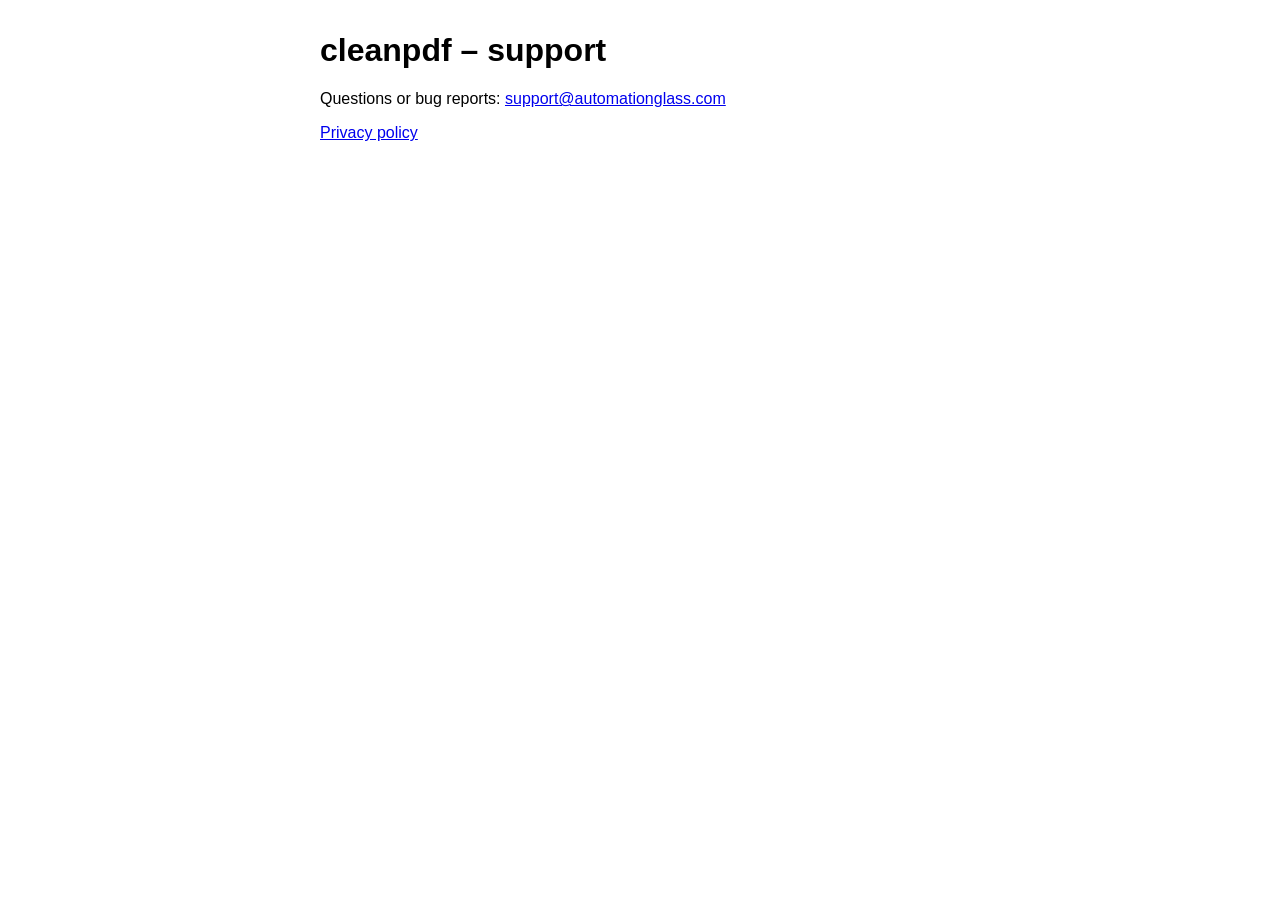
==== cleanpdf/index.html @ ad3c039f "Static pages" ====
<!doctype html><meta charset=utf-8><title>cleanpdf support</title><body style="font-family:sans-serif;max-width:640px;margin:2em auto"><h1>cleanpdf – support</h1><p>Questions or bug reports: <a href="mailto:support@automationglass.com">support@automationglass.com</a></p><p><a href="privacy.html">Privacy policy</a></p>
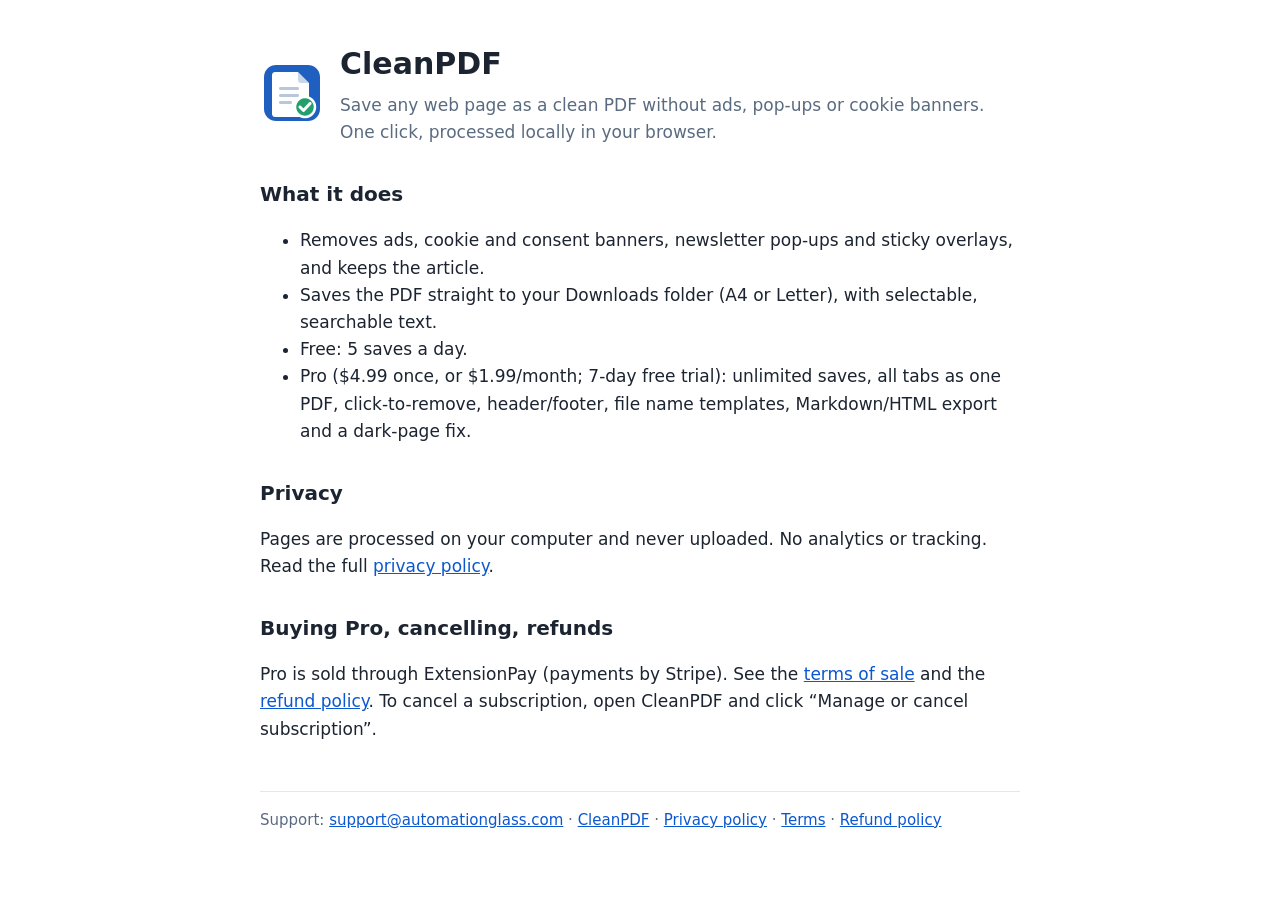
==== commit 4a90019e: "CleanPDF pages: privacy update, terms, refund (draft), uninstalled, new host URLs Co-Authored-By: Cl" ====
--- a/cleanpdf/index.html
+++ b/cleanpdf/index.html
@@ -1 +1,52 @@
-<!doctype html><meta charset=utf-8><title>cleanpdf support</title><body style="font-family:sans-serif;max-width:640px;margin:2em auto"><h1>cleanpdf – support</h1><p>Questions or bug reports: <a href="mailto:support@automationglass.com">support@automationglass.com</a></p><p><a href="privacy.html">Privacy policy</a></p>
+<!doctype html>
+<html lang="en">
+<head>
+<meta charset="utf-8">
+<meta name="viewport" content="width=device-width, initial-scale=1">
+<meta name="color-scheme" content="light dark">
+<title>CleanPDF – Save Web Page as PDF</title>
+<meta name="description" content="Save any web page as a clean PDF without ads, pop-ups or cookie banners. One click, processed locally in your browser.">
+<link rel="canonical" href="https://pages.automationglass.com/cleanpdf/index.html">
+<link rel="icon" href="icon128.png">
+<style>
+:root{color-scheme:light dark;--fg:#1b2430;--muted:#5a6b80;--line:#e3e8ef;--link:#0b57d0;--draft:#fff4d6;--draftfg:#6b4e00}
+@media (prefers-color-scheme:dark){:root{--fg:#e6e9ee;--muted:#a8b3c2;--line:#3a414c;--link:#8ab4f8;--draft:#3b3220;--draftfg:#f3d58a}}
+body{font:17px/1.6 system-ui,'Segoe UI',Roboto,sans-serif;max-width:760px;margin:40px auto;padding:0 20px;color:var(--fg)}
+header{display:flex;align-items:center;gap:16px}header img{width:64px;height:64px}h1{font-size:30px;margin:0}
+.tag,.meta{color:var(--muted);margin:4px 0 0}h2{font-size:20px;margin-top:32px}a{color:var(--link)}
+.draft{background:var(--draft);color:var(--draftfg);padding:10px 14px;border-radius:6px;font-size:15px}
+footer{margin-top:48px;padding-top:16px;border-top:1px solid var(--line);color:var(--muted);font-size:15px}
+</style>
+</head>
+<body>
+<header>
+  <img src="icon128.png" alt="">
+  <div>
+    <h1>CleanPDF</h1>
+    <p class="tag">Save any web page as a clean PDF without ads, pop-ups or cookie banners. One click, processed locally in your browser.</p>
+  </div>
+</header>
+
+<h2>What it does</h2>
+<ul>
+<li>Removes ads, cookie and consent banners, newsletter pop-ups and sticky overlays, and keeps the article.</li>
+<li>Saves the PDF straight to your Downloads folder (A4 or Letter), with selectable, searchable text.</li>
+<li>Free: 5 saves a day.</li>
+<li>Pro ($4.99 once, or $1.99/month; 7-day free trial): unlimited saves, all tabs as one PDF, click-to-remove,
+header/footer, file name templates, Markdown/HTML export and a dark-page fix.</li>
+</ul>
+
+<h2>Privacy</h2>
+<p>Pages are processed on your computer and never uploaded. No analytics or tracking.
+Read the full <a href="privacy.html">privacy policy</a>.</p>
+
+<h2>Buying Pro, cancelling, refunds</h2>
+<p>Pro is sold through ExtensionPay (payments by Stripe). See the <a href="terms.html">terms of sale</a> and the
+<a href="refund.html">refund policy</a>. To cancel a subscription, open CleanPDF and click
+“Manage or cancel subscription”.</p>
+<footer>
+  Support: <a href="mailto:support@automationglass.com">support@automationglass.com</a> ·
+  <a href="index.html">CleanPDF</a> · <a href="privacy.html">Privacy policy</a> · <a href="terms.html">Terms</a> · <a href="refund.html">Refund policy</a>
+</footer>
+</body>
+</html>
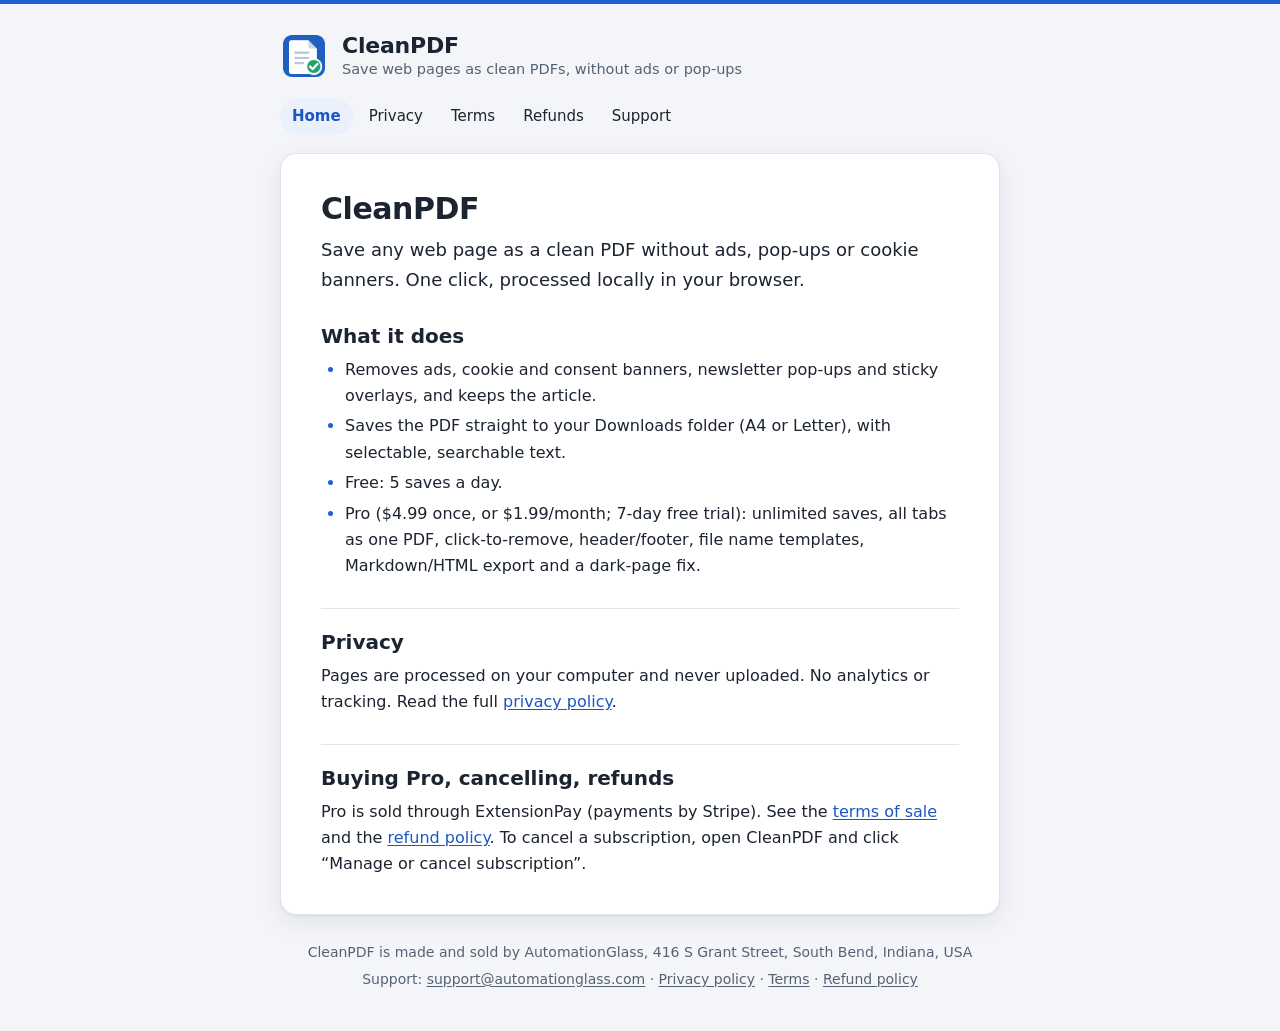
==== commit 1582eee4: "Shared stylesheet, styled pages, NightSheets $19.99" ====
--- a/cleanpdf/index.html
+++ b/cleanpdf/index.html
@@ -6,26 +6,20 @@
 <meta name="color-scheme" content="light dark">
 <title>CleanPDF – Save Web Page as PDF</title>
 <meta name="description" content="Save any web page as a clean PDF without ads, pop-ups or cookie banners. One click, processed locally in your browser.">
-<link rel="canonical" href="https://pages.automationglass.com/cleanpdf/index.html">
+<link rel="canonical" href="https://samautomationglass.github.io/automationglass-pages/cleanpdf/index.html">
 <link rel="icon" href="icon128.png">
-<style>
-:root{color-scheme:light dark;--fg:#1b2430;--muted:#5a6b80;--line:#e3e8ef;--link:#0b57d0;--draft:#fff4d6;--draftfg:#6b4e00}
-@media (prefers-color-scheme:dark){:root{--fg:#e6e9ee;--muted:#a8b3c2;--line:#3a414c;--link:#8ab4f8;--draft:#3b3220;--draftfg:#f3d58a}}
-body{font:17px/1.6 system-ui,'Segoe UI',Roboto,sans-serif;max-width:760px;margin:40px auto;padding:0 20px;color:var(--fg)}
-header{display:flex;align-items:center;gap:16px}header img{width:64px;height:64px}h1{font-size:30px;margin:0}
-.tag,.meta{color:var(--muted);margin:4px 0 0}h2{font-size:20px;margin-top:32px}a{color:var(--link)}
-.draft{background:var(--draft);color:var(--draftfg);padding:10px 14px;border-radius:6px;font-size:15px}
-footer{margin-top:48px;padding-top:16px;border-top:1px solid var(--line);color:var(--muted);font-size:15px}
-</style>
+<link rel="stylesheet" href="../assets/style.css">
 </head>
-<body>
-<header>
-  <img src="icon128.png" alt="">
-  <div>
-    <h1>CleanPDF</h1>
-    <p class="tag">Save any web page as a clean PDF without ads, pop-ups or cookie banners. One click, processed locally in your browser.</p>
-  </div>
+<body class="cleanpdf">
+<div class="wrap">
+<header class="brand">
+  <a class="brand-link" href="index.html"><span class="brand-icon" aria-hidden="true"></span>
+  <span><span class="brand-name">CleanPDF</span><span class="brand-tag">Save web pages as clean PDFs, without ads or pop-ups</span></span></a>
 </header>
+<nav class="site-nav" aria-label="CleanPDF pages"><a href="index.html" aria-current="page">Home</a><a href="privacy.html">Privacy</a><a href="terms.html">Terms</a><a href="refund.html">Refunds</a><a href="mailto:support@automationglass.com">Support</a></nav>
+<main class="card">
+<h1>CleanPDF</h1>
+<p class="lead">Save any web page as a clean PDF without ads, pop-ups or cookie banners. One click, processed locally in your browser.</p>
 
 <h2>What it does</h2>
 <ul>
@@ -44,9 +38,12 @@
 <p>Pro is sold through ExtensionPay (payments by Stripe). See the <a href="terms.html">terms of sale</a> and the
 <a href="refund.html">refund policy</a>. To cancel a subscription, open CleanPDF and click
 “Manage or cancel subscription”.</p>
-<footer>
-  Support: <a href="mailto:support@automationglass.com">support@automationglass.com</a> ·
-  <a href="index.html">CleanPDF</a> · <a href="privacy.html">Privacy policy</a> · <a href="terms.html">Terms</a> · <a href="refund.html">Refund policy</a>
+</main>
+<footer class="site-footer">
+  <p>CleanPDF is made and sold by AutomationGlass, 416 S Grant Street, South Bend, Indiana, USA</p>
+  <p>Support: <a href="mailto:support@automationglass.com">support@automationglass.com</a> ·
+  <a href="privacy.html">Privacy policy</a> · <a href="terms.html">Terms</a> · <a href="refund.html">Refund policy</a></p>
 </footer>
+</div>
 </body>
 </html>
--- a/assets/style.css
+++ b/assets/style.css
@@ -0,0 +1,114 @@
+/* AutomationGlass support pages: shared stylesheet (no external fonts, images or scripts).
+   Per-extension accent: <body class="cleanpdf"> or <body class="nightsheets">. */
+:root{
+  color-scheme:light dark;
+  --bg:#f3f5f9;--card:#fff;--fg:#1b2430;--muted:#556275;--line:#dfe4ec;--soft:#f5f7fb;
+  --code:#eef2f8;--shadow:0 1px 2px rgba(16,24,40,.06),0 8px 24px rgba(16,24,40,.08);
+  --accent:#1f5fd1;--accent-fg:#fff;--accent-soft:#eaf1fd;--link:#1a56c4;
+  --warn-soft:#fff6e5;--warn-line:#f0c36d;--ok-soft:#eaf7ef;--ok-line:#8fd0a6;
+}
+body.cleanpdf{--accent:#1f5fd1;--accent-soft:#eaf1fd;--link:#1a56c4}
+body.nightsheets{--accent:#3f3fb5;--accent-soft:#eeeefb;--link:#3535a8}
+@media (prefers-color-scheme:dark){
+  :root{
+    --bg:#11151b;--card:#1a2029;--fg:#e4e8ee;--muted:#a3aebd;--line:#2f3744;--soft:#212833;
+    --code:#262e3a;--shadow:0 1px 2px rgba(0,0,0,.4),0 8px 24px rgba(0,0,0,.35);
+    --accent:#8ab4f8;--accent-fg:#0e1726;--accent-soft:#1c2a42;--link:#8ab4f8;
+    --warn-soft:#2b2416;--warn-line:#8a6a2a;--ok-soft:#16281e;--ok-line:#3d7a54;
+  }
+  body.cleanpdf{--accent:#8ab4f8;--accent-soft:#1c2a42;--link:#8ab4f8}
+  body.nightsheets{--accent:#a9adf7;--accent-soft:#24253f;--link:#b4b8ff}
+}
+*,*::before,*::after{box-sizing:border-box}
+html{-webkit-text-size-adjust:100%;text-size-adjust:100%}
+body{margin:0;background:var(--bg);color:var(--fg);
+  font:16px/1.65 system-ui,-apple-system,"Segoe UI",Roboto,"Helvetica Neue",Arial,sans-serif;
+  border-top:4px solid var(--accent)}
+.wrap{max-width:760px;margin:0 auto;padding:0 20px}
+
+/* Brand header */
+.brand{display:flex;align-items:center;gap:14px;padding:28px 0 18px}
+.brand-link{display:flex;align-items:center;gap:14px;color:inherit;text-decoration:none;min-width:0}
+.brand-icon{flex:none;width:48px;height:48px;border-radius:12px;background:no-repeat center/contain}
+body.cleanpdf .brand-icon{background-image:url(../cleanpdf/icon128.png)}
+body.nightsheets .brand-icon{background-image:url(../nightsheets/icon128.png)}
+.brand-name{display:block;font-size:22px;font-weight:700;letter-spacing:-.01em;line-height:1.2}
+.brand-tag{display:block;color:var(--muted);font-size:14.5px;line-height:1.4}
+
+/* Nav bar */
+.site-nav{display:flex;flex-wrap:wrap;gap:4px;margin:0 0 18px;padding:0;font-size:15px}
+.site-nav a{display:inline-block;padding:6px 12px;border-radius:999px;color:var(--fg);text-decoration:none}
+.site-nav a:hover{background:var(--card)}
+.site-nav a[aria-current="page"]{background:var(--accent-soft);color:var(--link);font-weight:600}
+.site-nav a:focus-visible,a:focus-visible{outline:2px solid var(--accent);outline-offset:2px}
+
+/* Card */
+.card{background:var(--card);border:1px solid var(--line);border-radius:16px;box-shadow:var(--shadow);
+  padding:36px 40px;overflow-wrap:break-word}
+.card > :first-child{margin-top:0}
+.card > :last-child{margin-bottom:0}
+
+h1{font-size:30px;line-height:1.25;letter-spacing:-.015em;margin:0 0 8px}
+h2{font-size:20px;line-height:1.3;margin:28px 0 8px;padding-top:20px;border-top:1px solid var(--line)}
+h1 + h2,.meta + h2,.lead + h2{border-top:0;padding-top:0}
+h3{font-size:17px;margin:22px 0 6px}
+p{margin:0 0 14px}
+ul,ol{margin:0 0 14px;padding-left:24px}
+li{margin:4px 0}
+li::marker{color:var(--accent)}
+a{color:var(--link);text-underline-offset:2px}
+strong{font-weight:650}
+.meta{color:var(--muted);font-size:14.5px;margin:0 0 6px;overflow-wrap:anywhere}
+.lead{font-size:18px;color:var(--fg);margin:6px 0 20px}
+code{font:0.9em ui-monospace,SFMono-Regular,Menlo,Consolas,monospace;background:var(--code);padding:1px 5px;
+  border-radius:4px;overflow-wrap:anywhere}
+
+/* Tables (scroll on narrow screens) */
+.table-wrap{overflow-x:auto;margin:0 0 16px;border:1px solid var(--line);border-radius:10px}
+table{border-collapse:collapse;width:100%;min-width:560px;font-size:14.5px}
+th,td{padding:9px 12px;text-align:left;vertical-align:top;border-bottom:1px solid var(--line)}
+th{background:var(--soft);font-weight:650}
+tr:last-child td{border-bottom:0}
+td + td,th + th{border-left:1px solid var(--line)}
+
+/* Callouts and blocks */
+.callout{margin:26px 0;padding:20px 22px;border-radius:12px;background:var(--accent-soft);
+  border:1px solid var(--line);border-left:4px solid var(--accent)}
+.callout h2{margin-top:0;padding-top:0;border-top:0}
+.callout > :last-child{margin-bottom:0}
+.note{margin:14px 0;padding:12px 14px;border-radius:10px;background:var(--ok-soft);border:1px solid var(--ok-line)}
+.steps{counter-reset:step;list-style:none;padding-left:0}
+.steps li{counter-increment:step;position:relative;padding-left:38px;margin:10px 0}
+.steps li::before{content:counter(step);position:absolute;left:0;top:1px;width:26px;height:26px;border-radius:50%;
+  background:var(--accent);color:var(--accent-fg);font-size:14px;font-weight:700;line-height:26px;text-align:center}
+.button{display:inline-block;padding:10px 18px;border-radius:10px;background:var(--accent);color:var(--accent-fg);
+  font-weight:600;text-decoration:none}
+.button:hover{filter:brightness(1.08)}
+.block{margin:26px 0;padding:20px 22px;border-radius:12px;background:var(--soft);border:1px solid var(--line)}
+.block h2{margin-top:0;padding-top:0;border-top:0}
+.block > :last-child{margin-bottom:0}
+
+/* Footer */
+.site-footer{padding:22px 0 36px;color:var(--muted);font-size:14px;text-align:center}
+.site-footer p{margin:4px 0}
+.site-footer a{color:var(--muted)}
+
+@media (max-width:600px){
+  .wrap{padding:0 12px}
+  .brand{padding:20px 4px 14px}
+  .brand-icon{width:40px;height:40px;border-radius:10px}
+  .brand-name{font-size:20px}
+  .brand-tag{font-size:13.5px}
+  .site-nav{font-size:14.5px;margin-bottom:12px}
+  .site-nav a{padding:6px 10px}
+  .card{padding:24px 18px;border-radius:14px}
+  h1{font-size:25px}
+  h2{font-size:18.5px}
+  .lead{font-size:17px}
+  .callout,.block{padding:16px;margin:22px -4px}
+}
+@media print{
+  body{background:#fff;border:0}
+  .site-nav{display:none}
+  .card{box-shadow:none;border:0;padding:0}
+}
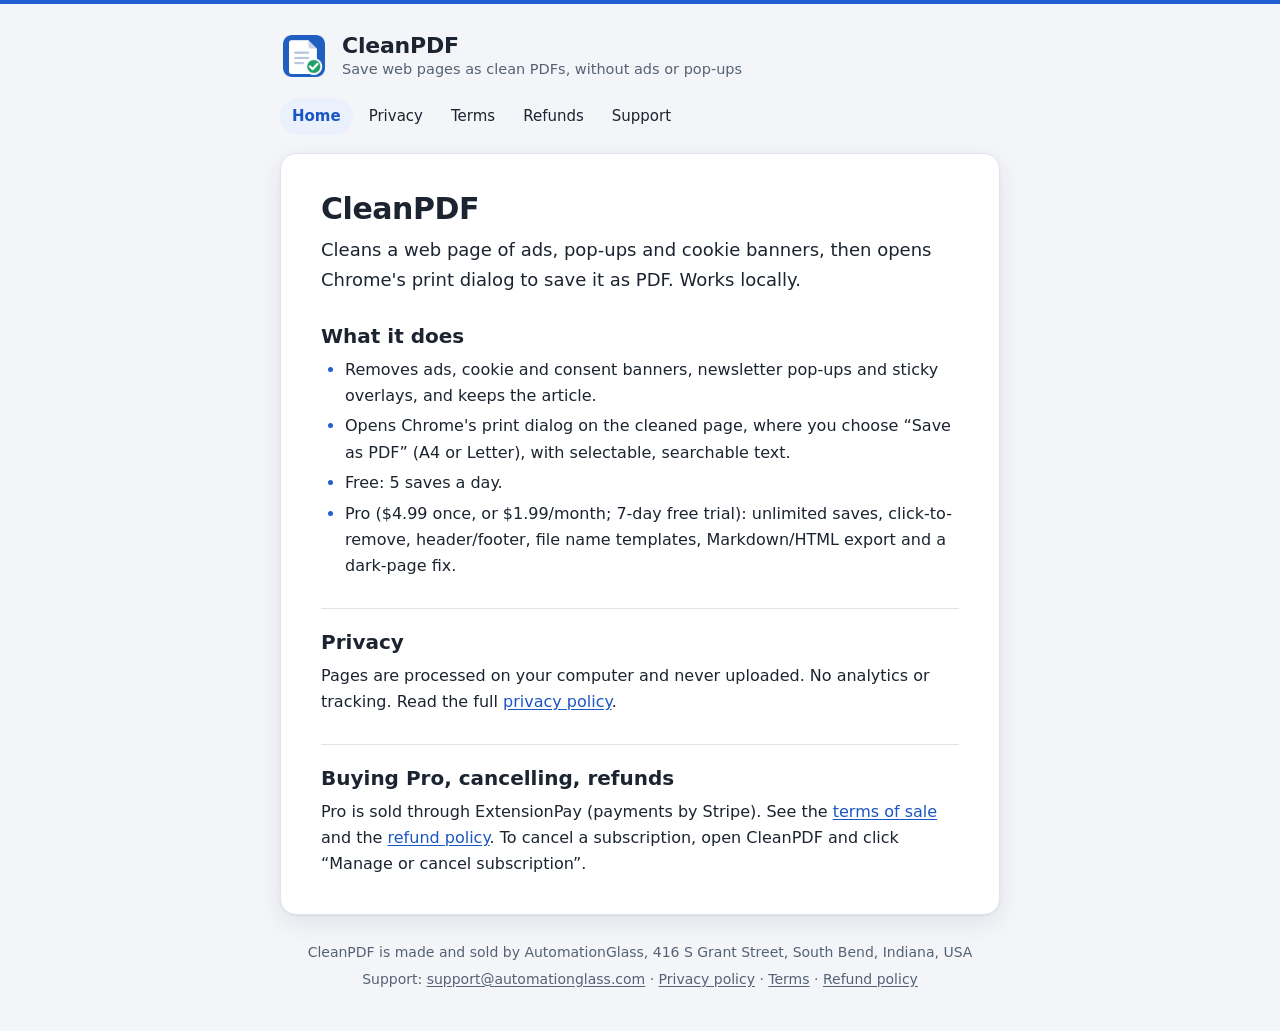
==== commit 7cf47a18: "CleanPDF 0.6.5: privacy and index describe print-dialog flow (no debugger)" ====
--- a/cleanpdf/index.html
+++ b/cleanpdf/index.html
@@ -5,7 +5,7 @@
 <meta name="viewport" content="width=device-width, initial-scale=1">
 <meta name="color-scheme" content="light dark">
 <title>CleanPDF – Save Web Page as PDF</title>
-<meta name="description" content="Save any web page as a clean PDF without ads, pop-ups or cookie banners. One click, processed locally in your browser.">
+<meta name="description" content="Cleans a web page of ads, pop-ups and cookie banners, then opens Chrome's print dialog to save it as PDF. Works locally.">
 <link rel="canonical" href="https://samautomationglass.github.io/automationglass-pages/cleanpdf/index.html">
 <link rel="icon" href="icon128.png">
 <link rel="stylesheet" href="../assets/style.css">
@@ -19,14 +19,14 @@
 <nav class="site-nav" aria-label="CleanPDF pages"><a href="index.html" aria-current="page">Home</a><a href="privacy.html">Privacy</a><a href="terms.html">Terms</a><a href="refund.html">Refunds</a><a href="mailto:support@automationglass.com">Support</a></nav>
 <main class="card">
 <h1>CleanPDF</h1>
-<p class="lead">Save any web page as a clean PDF without ads, pop-ups or cookie banners. One click, processed locally in your browser.</p>
+<p class="lead">Cleans a web page of ads, pop-ups and cookie banners, then opens Chrome's print dialog to save it as PDF. Works locally.</p>
 
 <h2>What it does</h2>
 <ul>
 <li>Removes ads, cookie and consent banners, newsletter pop-ups and sticky overlays, and keeps the article.</li>
-<li>Saves the PDF straight to your Downloads folder (A4 or Letter), with selectable, searchable text.</li>
+<li>Opens Chrome's print dialog on the cleaned page, where you choose “Save as PDF” (A4 or Letter), with selectable, searchable text.</li>
 <li>Free: 5 saves a day.</li>
-<li>Pro ($4.99 once, or $1.99/month; 7-day free trial): unlimited saves, all tabs as one PDF, click-to-remove,
+<li>Pro ($4.99 once, or $1.99/month; 7-day free trial): unlimited saves, click-to-remove,
 header/footer, file name templates, Markdown/HTML export and a dark-page fix.</li>
 </ul>
 
